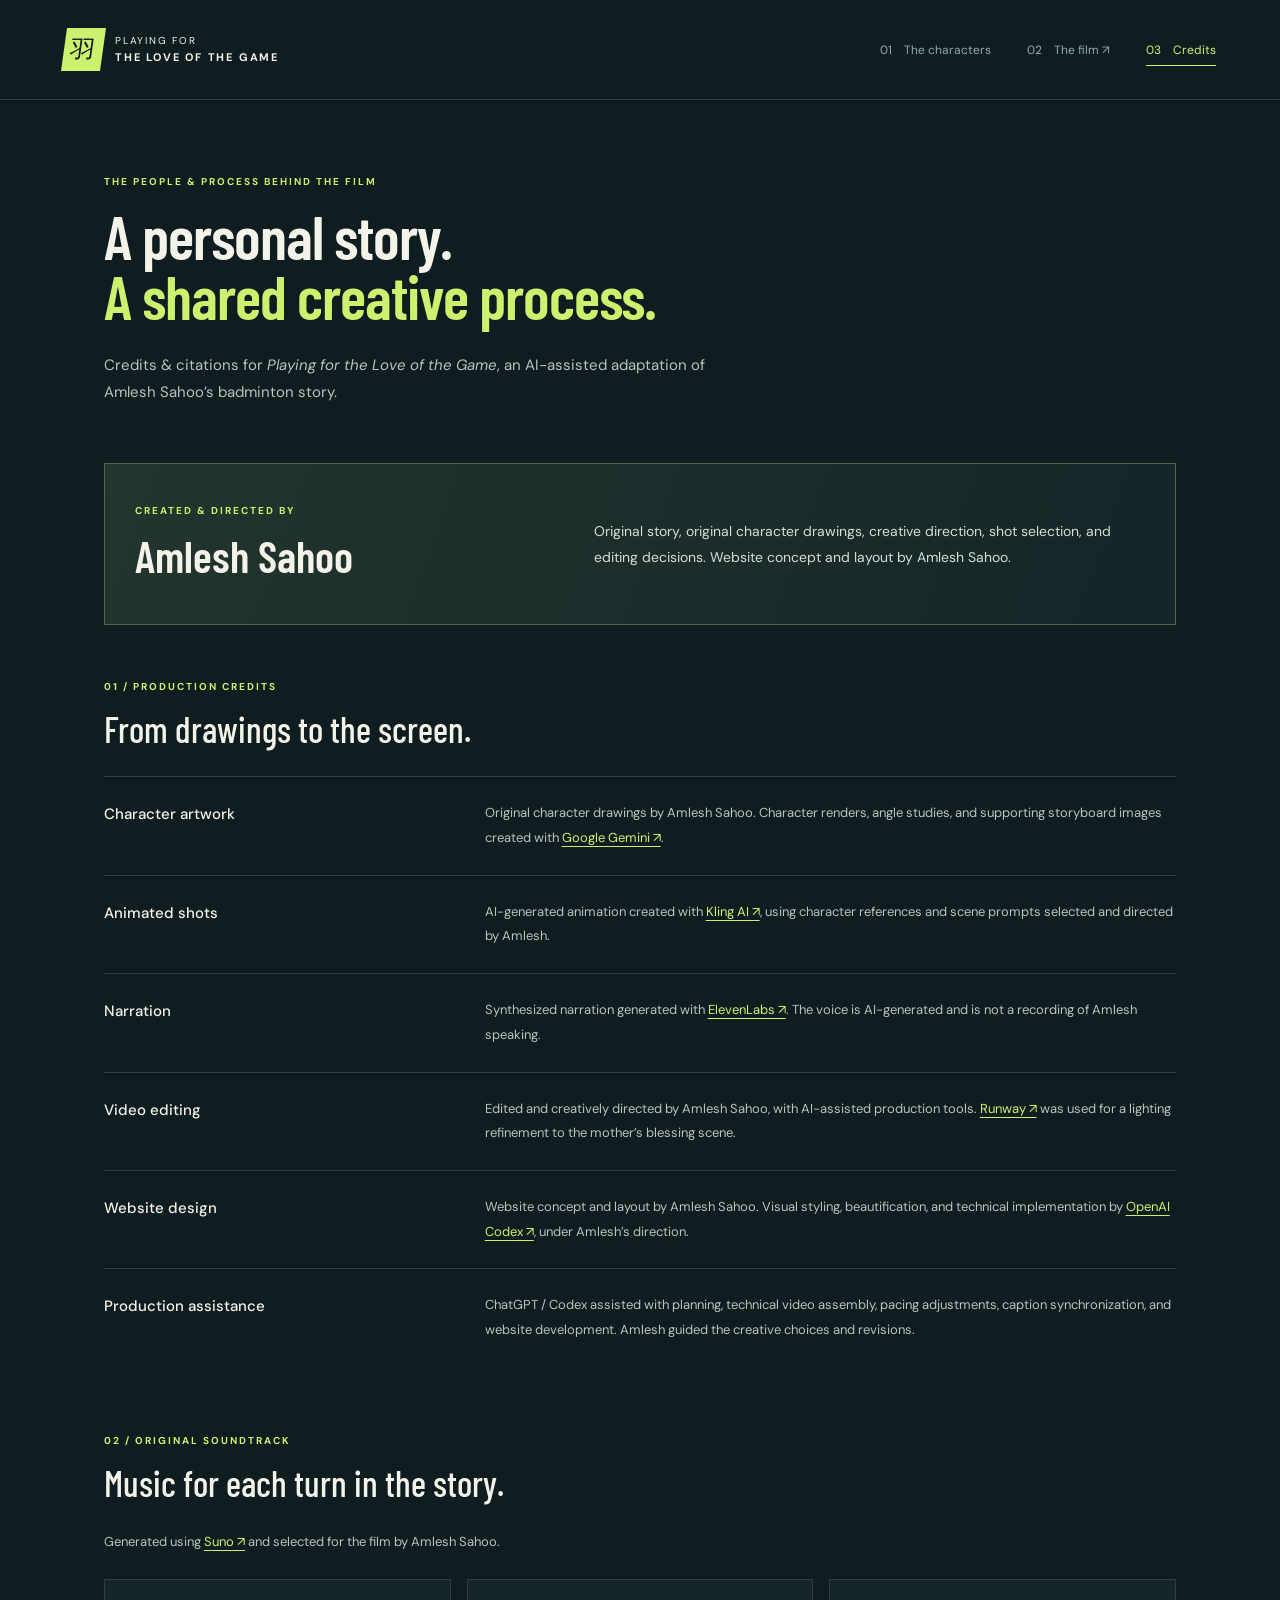
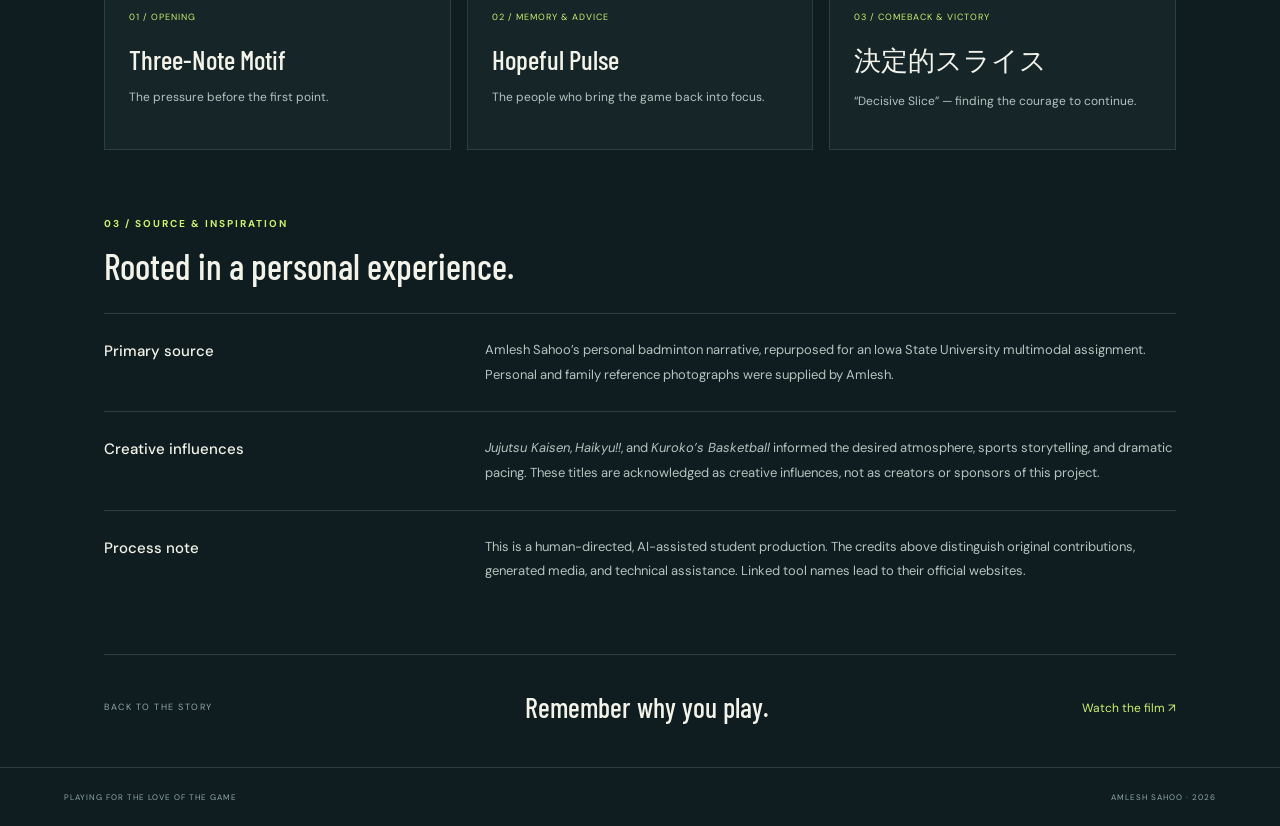
==== credits.html @ 7d12fb2b "Publish Playing for the Love of the Game website" ====
<!doctype html><html lang="en"><head><meta charset="utf-8"><meta name="viewport" content="width=device-width,initial-scale=1"><title>Credits &amp; Citations — Playing for the Love of the Game</title><link rel="stylesheet" href="style.css"></head><body><a class="skip" href="#main">Skip to content</a><header><a class="brand" href="index.html"><span class="brand-mark">羽</span><span>PLAYING FOR<br><strong>THE LOVE OF THE GAME</strong></span></a><nav aria-label="Main navigation"><a href="index.html">01 <span>The characters</span></a><a href="film.html">02 <span>The film ↗</span></a><a class="active" aria-current="page" href="credits.html">03 <span>Credits</span></a></nav></header><main id="main" class="credits-page">
<section class="credits-hero"><p class="eyebrow">THE PEOPLE &amp; PROCESS BEHIND THE FILM</p><h1>A personal story.<br><em>A shared creative process.</em></h1><p>Credits &amp; citations for <i>Playing for the Love of the Game</i>, an AI-assisted adaptation of Amlesh Sahoo’s badminton story.</p></section>
<section class="creator-credit"><div><p class="eyebrow">CREATED &amp; DIRECTED BY</p><h2>Amlesh Sahoo</h2></div><p>Original story, original character drawings, creative direction, shot selection, and editing decisions. Website concept and layout by Amlesh Sahoo.</p></section>
<section class="credit-section"><p class="eyebrow">01 / PRODUCTION CREDITS</p><h2>From drawings to the screen.</h2>
<div class="credit-row"><h3>Character artwork</h3><p>Original character drawings by Amlesh Sahoo. Character renders, angle studies, and supporting storyboard images created with <a href="https://gemini.google.com/">Google Gemini ↗</a>.</p></div>
<div class="credit-row"><h3>Animated shots</h3><p>AI-generated animation created with <a href="https://kling.ai/">Kling AI ↗</a>, using character references and scene prompts selected and directed by Amlesh.</p></div>
<div class="credit-row"><h3>Narration</h3><p>Synthesized narration generated with <a href="https://elevenlabs.io/">ElevenLabs ↗</a>. The voice is AI-generated and is not a recording of Amlesh speaking.</p></div>
<div class="credit-row"><h3>Video editing</h3><p>Edited and creatively directed by Amlesh Sahoo, with AI-assisted production tools. <a href="https://runway.com/">Runway ↗</a> was used for a lighting refinement to the mother’s blessing scene.</p></div>
<div class="credit-row"><h3>Website design</h3><p>Website concept and layout by Amlesh Sahoo. Visual styling, beautification, and technical implementation by <a href="https://openai.com/codex/">OpenAI Codex ↗</a>, under Amlesh’s direction.</p></div>
<div class="credit-row"><h3>Production assistance</h3><p>ChatGPT / Codex assisted with planning, technical video assembly, pacing adjustments, caption synchronization, and website development. Amlesh guided the creative choices and revisions.</p></div>
</section>
<section class="credit-section"><p class="eyebrow">02 / ORIGINAL SOUNDTRACK</p><h2>Music for each turn in the story.</h2><p class="credit-intro">Generated using <a href="https://suno.com/">Suno ↗</a> and selected for the film by Amlesh Sahoo.</p><div class="music-credits">
<article><span>01 / OPENING</span><h3>Three-Note Motif</h3><p>The pressure before the first point.</p></article>
<article><span>02 / MEMORY &amp; ADVICE</span><h3>Hopeful Pulse</h3><p>The people who bring the game back into focus.</p></article>
<article><span>03 / COMEBACK &amp; VICTORY</span><h3>決定的スライス</h3><p>“Decisive Slice” — finding the courage to continue.</p></article></div></section>
<section class="credit-section"><p class="eyebrow">03 / SOURCE &amp; INSPIRATION</p><h2>Rooted in a personal experience.</h2>
<div class="credit-row"><h3>Primary source</h3><p>Amlesh Sahoo’s personal badminton narrative, repurposed for an Iowa State University multimodal assignment. Personal and family reference photographs were supplied by Amlesh.</p></div>
<div class="credit-row"><h3>Creative influences</h3><p><i>Jujutsu Kaisen</i>, <i>Haikyu!!</i>, and <i>Kuroko’s Basketball</i> informed the desired atmosphere, sports storytelling, and dramatic pacing. These titles are acknowledged as creative influences, not as creators or sponsors of this project.</p></div>
<div class="credit-row"><h3>Process note</h3><p>This is a human-directed, AI-assisted student production. The credits above distinguish original contributions, generated media, and technical assistance. Linked tool names lead to their official websites.</p></div>
</section><section class="closing"><span>BACK TO THE STORY</span><p>Remember why you play.</p><a href="film.html">Watch the film ↗</a></section></main><footer><span>PLAYING FOR THE LOVE OF THE GAME</span><span>AMLESH SAHOO · 2026</span></footer><script src="motion.js"></script></body></html>
---- style.css ----
@import url('https://fonts.googleapis.com/css2?family=Barlow+Condensed:wght@500;600;700;800&family=DM+Sans:wght@400;500;600;700&display=swap');
:root{--ink:#121e21;--muted:#8faaa9;--paper:#e9ebe6;--accent:#cbf16f;--line:#2c3e40}*{box-sizing:border-box}body{margin:0;background:#101d20;color:#f3f3e9;font-family:'DM Sans',Arial,sans-serif}a{color:inherit;text-decoration:none}button{font:inherit}header{max-width:1480px;margin:auto;height:100px;padding:0 5%;display:flex;align-items:center;justify-content:space-between;border-bottom:1px solid var(--line)}.brand{display:flex;gap:12px;align-items:center;font-size:10px;letter-spacing:1.8px;line-height:1.6}.brand strong{font-size:11px}.brand-mark{display:grid;place-items:center;background:var(--accent);color:var(--ink);width:39px;height:43px;font-size:25px;transform:skew(-8deg)}nav{display:flex;gap:36px;font-size:12px}nav a{color:var(--muted);padding:12px 0}nav a span{margin-left:9px}nav .active{color:var(--accent)}main{max-width:1480px;margin:auto;padding:0 5%}.intro{display:flex;justify-content:space-between;align-items:end;padding:44px 0 34px}.eyebrow{font-size:10px;font-weight:700;letter-spacing:2px;color:var(--accent)}h1{font-family:'Barlow Condensed',Impact,sans-serif;font-size:clamp(44px,4.8vw,72px);font-weight:600;line-height:.98;letter-spacing:-1px;margin:18px 0 0}h1 em{font-style:normal;color:var(--accent)}.intro-copy{color:#cad6d0;line-height:1.8;font-size:13px;margin:0 0 2px}.intro-copy span{color:var(--muted);font-size:11px}.gallery{display:grid;grid-template-columns:88px minmax(320px,1.2fr) minmax(260px,.8fr);gap:24px;align-items:start}.roster{display:flex;flex-direction:column;gap:10px}.cast-button{height:98px;width:88px;position:relative;border:1px solid #405152;background:#243536;padding:0;cursor:pointer;overflow:hidden;color:#e9eee8;transition:border-color .2s,background .2s}.cast-button[aria-pressed=true]{border:2px solid var(--accent);background:#e5e9dd;color:#132022}.cast-button .mini{position:absolute;inset:0 0 22px;overflow:hidden;background:var(--paper)}.mini img{position:absolute;mix-blend-mode:multiply;max-width:none}.cast-button span{position:absolute;bottom:7px;left:0;right:0;font-size:9px;letter-spacing:1px;font-weight:bold}.stage{height:530px;position:relative;background:var(--paper);color:var(--ink);overflow:hidden;touch-action:pan-y;cursor:grab}.stage:active{cursor:grabbing}.stage:focus-visible{outline:3px solid var(--accent);outline-offset:4px}.stage-word{position:absolute;font-family:'Barlow Condensed',Impact,sans-serif;font-weight:800;font-size:clamp(80px,9vw,144px);letter-spacing:-3px;top:42px;left:50%;transform:translateX(-50%);opacity:.07;white-space:nowrap}.stage-top{position:absolute;top:19px;left:22px;right:22px;display:flex;justify-content:space-between;font-size:9px;letter-spacing:2px;z-index:2}.floor{position:absolute;width:80%;height:140px;left:10%;bottom:20px;border:1px solid #c5ccc2;transform:perspective(250px) rotateX(65deg);border-radius:50%;opacity:.5}.sprite{position:absolute;width:250px;height:440px;bottom:45px;left:50%;transform:translateX(-50%);overflow:hidden;mix-blend-mode:multiply;pointer-events:none}.sprite img{position:absolute;max-width:none;user-select:none}.stage-bottom{position:absolute;bottom:13px;left:50%;transform:translateX(-50%);display:flex;align-items:center;gap:14px;font-size:10px;white-space:nowrap}.stage-bottom button{width:31px;height:29px;border:1px solid #aab4a7;background:transparent;cursor:pointer;color:var(--ink)}.stage-bottom button:hover{background:#d4ddc8}.drag-note{padding:12px 0;font-size:10px;letter-spacing:.4px;color:var(--muted);text-align:center}.drag-note span{margin-right:6px;color:var(--accent)}.bio{padding:29px 0 10px 14px}.bio h2{font:700 clamp(44px,5vw,72px)/1 'Barlow Condensed',Impact,sans-serif;text-transform:uppercase;margin:13px 0}.tagline{font-size:18px;line-height:1.45;max-width:290px;margin:15px 0 22px}.rule{height:1px;background:var(--line);width:50px;margin:22px 0}.bio #description{font-size:13px;line-height:1.85;color:#b4c4bf;max-width:330px}dl{margin:27px 0}dl div{margin:17px 0}dt{font-size:9px;letter-spacing:1.6px;color:#7f9a98}dd{font-size:12px;margin:7px 0;color:#e0e8df}.watch{display:flex;gap:14px;align-items:center;background:var(--accent);color:#132021;padding:15px 19px;max-width:330px;font-size:12px;font-weight:bold}.watch>span:last-child{margin-left:auto}.play{font-size:12px}.runtime{font-size:8px;letter-spacing:1.5px;color:var(--muted);margin-top:13px}.closing{border-top:1px solid var(--line);margin-top:34px;padding:36px 0 42px;display:flex;justify-content:space-between;align-items:center;gap:25px}.closing>span{font-size:9px;letter-spacing:1.5px;max-width:150px;line-height:1.7;color:var(--muted)}.closing p{font:500 28px/1.2 'Barlow Condensed',sans-serif;margin:0}.closing a{font-size:12px;color:var(--accent)}footer{border-top:1px solid var(--line);padding:24px 5%;display:flex;justify-content:space-between;gap:20px;font-size:8px;color:var(--muted);letter-spacing:1px}.skip{position:absolute;left:10px;top:-100px;padding:10px;background:var(--accent);color:black;z-index:10}.skip:focus{top:10px}button:focus-visible,a:focus-visible{outline:2px solid var(--accent);outline-offset:4px}.film-heading{padding:45px 0 25px;display:flex;justify-content:space-between;align-items:end}.film-heading h1{font-size:58px}.film-heading p{color:var(--muted);font-size:12px}.screen{background:#000;box-shadow:0 20px 80px #0005}.screen video{display:block;width:100%;max-height:72vh;aspect-ratio:16/9}.film-details{display:grid;grid-template-columns:1fr 1fr;gap:40px;padding:28px 0 45px}.film-details h2{font:500 30px 'Barlow Condensed',sans-serif;margin:0 0 12px}.film-details p{font-size:13px;line-height:1.8;color:#b4c4bf}.film-details .eyebrow{color:var(--accent);font-size:10px}.back{font-size:12px;color:var(--accent)}@media(min-width:1500px){.gallery{gap:40px}}@media(max-width:850px){.intro-copy{display:none}.gallery{grid-template-columns:68px 1fr;gap:16px}.roster{gap:10px}.cast-button{width:68px;height:98px}.bio{grid-column:2;padding:15px 0}.bio #description,.watch{max-width:none}.bio h2{font-size:54px}.tagline{max-width:none}.stage{height:530px}.closing{margin-top:10px}.stage-word{font-size:100px}}@media(max-width:520px){header{height:82px;padding:0 5%}.brand{font-size:8px;letter-spacing:.7px}.brand strong{font-size:9px}.brand-mark{width:28px;height:34px;font-size:20px}nav{gap:14px;font-size:10px}nav a span{margin-left:0}nav a{font-size:0}nav a span{font-size:10px}.intro{padding:30px 0 25px}h1{font-size:48px}.eyebrow{font-size:8px}.gallery{display:flex;flex-direction:column;gap:14px}.roster{flex-direction:row;width:100%;justify-content:space-between;gap:7px}.cast-button{width:20%;height:85px}.cast-button .mini{bottom:20px}.cast-button span{font-size:8px}.stage-wrap{width:100%}.stage{height:490px}.sprite{bottom:35px;height:440px}.stage-word{top:45px;font-size:85px}.bio{padding:5px 0 20px}.bio h2{font-size:60px}.closing{flex-wrap:wrap;padding:25px 0}.closing>span{max-width:none;width:100%}.closing p{font-size:25px}footer{flex-wrap:wrap;line-height:1.8}footer span:nth-child(2){display:none}.film-heading{display:block;padding-top:30px}.film-heading h1{font-size:46px}.film-details{grid-template-columns:1fr;gap:10px}.screen video{max-height:none}}@media(prefers-reduced-motion:reduce){*{transition:none!important;scroll-behavior:auto!important}}

.sprite{mask-image:linear-gradient(to right,transparent,#000 6px,#000 calc(100% - 6px),transparent)}
/* A quiet cinematic frame around the original character art. */
.intro{position:relative;isolation:isolate;min-height:245px;padding-top:42px;padding-bottom:38px}.intro:before{content:'';position:absolute;inset:0 -5.56%;z-index:-1;background:linear-gradient(90deg,#101d20 25%,#101d20d9 58%,#101d2080),linear-gradient(0deg,#101d20,transparent 60%),url('assets/arrival.png') center 43%/cover;opacity:.8}.intro-copy{position:relative}.stage{box-shadow:0 14px 50px #0002}.cast-button{transition:transform .2s,border-color .2s}.cast-button:hover{transform:translateX(3px);border-color:var(--accent)}.watch{transition:background .2s,transform .2s}.watch:hover{background:#dcff8d;transform:translateY(-2px)}.story-section{border-top:1px solid var(--line);padding:38px 0 50px;margin-top:35px}.section-heading{display:flex;align-items:end;justify-content:space-between;gap:20px;margin-bottom:24px}.section-heading h2{font:500 36px/1.1 'Barlow Condensed',sans-serif;margin:12px 0 0}.section-heading>a{color:var(--accent);font-size:11px}.story-grid{display:grid;grid-template-columns:repeat(3,1fr);gap:20px}.story-card{border:1px solid var(--line);background:#152528;overflow:hidden;transition:border-color .2s}.story-card:hover{border-color:#88a65e}.story-card img{display:block;width:100%;aspect-ratio:16/9;object-fit:cover;filter:saturate(.8);transition:filter .2s}.story-card:hover img{filter:saturate(1)}.story-card>div{padding:20px}.story-card span{font-size:8px;letter-spacing:1.5px;color:var(--accent)}.story-card h3{font:500 25px 'Barlow Condensed',sans-serif;margin:12px 0 8px}.story-card p{font-size:11px;line-height:1.7;color:#aabdb8;margin:0}.screen{border:1px solid #40534d;border-radius:4px;overflow:hidden}.player-caption{display:flex;justify-content:space-between;align-items:center;gap:18px;padding:16px 0;color:var(--muted);font-size:11px}.player-caption button{border:1px solid #46594f;background:transparent;padding:8px 12px;color:#dbe8d6;font-size:10px;cursor:pointer;white-space:nowrap}.player-caption button[aria-pressed=true]{border-color:var(--accent);color:var(--accent)}.chapters{padding:8px 0 24px;border-bottom:1px solid var(--line)}.chapter-list{display:grid;grid-template-columns:repeat(6,1fr);gap:8px;margin-top:16px}.chapter-list button{cursor:pointer;background:#17292b;color:#e6eee1;border:1px solid #304748;text-align:left;padding:14px 12px;font-size:11px;line-height:1.5;min-height:72px}.chapter-list button span{display:block;font-size:10px;letter-spacing:1px;color:#8fa79e;margin-bottom:6px}.chapter-list button:hover,.chapter-list button[aria-current=true]{border-color:var(--accent)}.chapter-list button[aria-current=true] span{color:var(--accent)}@media(max-width:850px){.story-grid{gap:12px}.story-card>div{padding:14px}.chapter-list{grid-template-columns:repeat(3,1fr)}}@media(max-width:520px){.intro{min-height:200px;padding-top:30px}.intro:before{background:linear-gradient(90deg,#101d20f2,#101d20b0),url('assets/arrival.png') center/cover}.section-heading{display:block}.section-heading>a{display:inline-block;margin-top:18px}.section-heading h2{font-size:30px}.story-grid{grid-template-columns:1fr}.story-card{display:grid;grid-template-columns:40% 1fr}.story-card img{height:100%;aspect-ratio:auto;object-fit:cover}.story-card h3{font-size:23px}.player-caption{align-items:start;line-height:1.6}.chapter-list{grid-template-columns:repeat(2,1fr)}}

.credits-page{max-width:1200px}.credits-hero{padding:65px 0 42px;max-width:850px}.credits-hero>p:last-child{max-width:610px;color:#b4c4bf;font-size:15px;line-height:1.8;margin-top:26px}.creator-credit{padding:30px;border:1px solid #536745;background:linear-gradient(110deg,#23352d,#152528);display:grid;grid-template-columns:1fr 1.3fr;gap:35px;align-items:center}.creator-credit h2{font:600 44px 'Barlow Condensed',sans-serif;margin:12px 0}.creator-credit>p{font-size:14px;line-height:1.9;color:#d5dfd0}.credit-section{padding:45px 0 12px}.credit-section>h2{font:500 36px 'Barlow Condensed',sans-serif;margin:14px 0 26px}.credit-row{display:grid;grid-template-columns:1fr 2fr;gap:35px;border-top:1px solid var(--line);padding:24px 0}.credit-row h3{font-size:15px;font-weight:500;margin:3px 0}.credit-row p,.credit-intro{margin:0;color:#b4c4bf;font-size:13px;line-height:1.9}.credits-page p a{color:var(--accent);text-decoration:underline;text-underline-offset:4px}.music-credits{display:grid;grid-template-columns:repeat(3,1fr);gap:16px;margin-top:25px}.music-credits article{border:1px solid var(--line);padding:24px;background:#152528}.music-credits span{font-size:9px;letter-spacing:1px;color:var(--accent)}.music-credits h3{font:500 27px 'Barlow Condensed',sans-serif;margin:18px 0 12px}.music-credits p{font-size:12px;line-height:1.8;color:#b4c4bf}footer a{color:var(--accent)}
@media(max-width:650px){header{height:auto;min-height:100px;flex-wrap:wrap;gap:12px;padding-top:15px;padding-bottom:12px}nav{gap:22px}.creator-credit,.credit-row{grid-template-columns:1fr;gap:12px}.creator-credit{padding:23px}.credits-hero{padding-top:35px}.credits-hero h1{font-size:45px}.music-credits{grid-template-columns:1fr}.credit-section>h2{font-size:30px}.credit-row{padding:20px 0}}

/* Short, purposeful motion: keep reading and film playback calm. */
nav a{position:relative}nav a:after{content:'';position:absolute;bottom:4px;left:0;right:0;height:1px;background:var(--accent);transform:scaleX(0);transform-origin:left;transition:transform .25s ease}nav a:hover:after,nav a:focus-visible:after,nav a.active:after{transform:scaleX(1)}
.story-card{transition:transform .3s ease,border-color .3s ease,box-shadow .3s ease}.story-card img{transition:filter .35s ease,transform .55s ease}.story-card:hover,.story-card:focus-visible{transform:translateY(-5px);box-shadow:0 16px 30px #0003}.story-card:hover img,.story-card:focus-visible img{transform:scale(1.035)}
.watch .play{transition:transform .25s ease}.watch:hover .play{transform:translateX(3px)}.stage-bottom button{transition:background .2s,transform .2s}.stage-bottom button:active{transform:scale(.92)}
.intro:after{content:'';position:absolute;bottom:16px;left:0;width:65px;height:2px;background:var(--accent);transform-origin:left;animation:court-line 1s cubic-bezier(.2,.7,.2,1) both}
@keyframes court-line{from{transform:scaleX(0);opacity:0}to{transform:scaleX(1);opacity:1}}
@media(prefers-reduced-motion:reduce){*,*:before,*:after{animation:none!important;transition:none!important;scroll-behavior:auto!important}.story-card:hover,.story-card:focus-visible,.story-card:hover img,.story-card:focus-visible img,.watch:hover,.cast-button:hover{transform:none}}

.cinema-hero{position:relative;isolation:isolate;min-height:620px;display:flex;align-items:center;margin:0 -5.56%;padding:65px 5%;overflow:hidden;background:#101d20 url('assets/film-poster.jpg') center/cover}.cinema-hero video,.hero-shade{position:absolute;inset:0;width:100%;height:100%;object-fit:cover;z-index:-2}.hero-shade{z-index:-1;background:linear-gradient(90deg,#071215f5 0%,#071215d9 35%,#07121545 80%),linear-gradient(0deg,#101d20,transparent 40%)}.hero-copy{max-width:700px}.hero-copy h1{font-size:clamp(66px,7.7vw,112px);line-height:.88;font-weight:700;letter-spacing:-1px;margin:26px 0}.hero-hook{font-size:16px;line-height:1.8;color:#dae3dd}.hero-actions{display:flex;align-items:center;gap:28px;margin-top:27px}.hero-actions .watch{min-width:205px}.meet-link{font-size:12px;color:#e2e9dd}.hero-meta{font-size:9px;letter-spacing:1.6px;color:#a7bab0;margin-top:23px}.hero-motion{position:absolute;right:5%;bottom:28px;border:1px solid #aabdb87a;background:#101d20b8;color:#edf3e8;padding:10px 15px;cursor:pointer;font-size:11px;z-index:1}.hero-label{position:absolute;right:5%;top:40px;font-size:8px;letter-spacing:2px;color:#c6d4c6;writing-mode:vertical-rl}.gallery .bio .eyebrow,.gallery .drag-note span{transition:color .4s}.gallery .watch,.gallery .cast-button{transition:background .4s,border-color .4s,transform .2s}.gallery .watch{color:#132021}.gallery .watch:hover{background:var(--accent);filter:brightness(1.08)}#characters{scroll-margin-top:20px}
@media(max-width:650px){.cinema-hero{min-height:610px;padding-top:45px;padding-bottom:80px}.hero-copy h1{font-size:clamp(57px,13vw,78px)}.hero-copy .eyebrow{font-size:8px;max-width:260px;line-height:1.8}.hero-hook{font-size:14px}.hero-actions{flex-wrap:wrap;gap:20px}.hero-label{display:none}.hero-meta{font-size:8px;line-height:1.8;max-width:260px}.hero-shade{background:linear-gradient(90deg,#071215e8,#0712159c),linear-gradient(0deg,#101d20,transparent)}}

.gallery{--character-tone:#245c92}.gallery .stage{border-top:4px solid var(--character-tone);transition:border-color .4s ease}.gallery .cast-button[aria-pressed=true]{background:var(--character-tone);color:white}.gallery .cast-button[aria-pressed=true] .mini{background:var(--paper)}.gallery .stage-top{color:var(--character-tone);transition:color .4s ease}.gallery .rule{background:var(--character-tone);transition:background .4s ease}
.player-tools{display:flex;gap:10px;flex-wrap:wrap;justify-content:flex-end}.cinema-open{overflow:hidden}.cinema-player.is-cinema{position:fixed;inset:0;z-index:1000;background:#030607;padding:22px clamp(12px,3vw,50px);display:flex;flex-direction:column;justify-content:center;isolation:isolate}.is-cinema .screen{width:100%;border:0;box-shadow:none}.is-cinema .screen video{width:100%;max-height:calc(100dvh - 125px);object-fit:contain}.is-cinema .player-caption{flex-shrink:0;margin:0;width:100%;padding:16px 0}.is-cinema .player-tools button{min-height:44px}.is-cinema .player-caption>span{color:#b4c4bf}
@media(max-width:650px){.player-caption{flex-wrap:wrap}.player-tools{justify-content:flex-start}.is-cinema .player-caption>span{display:none}.is-cinema .screen video{max-height:calc(100dvh - 110px)}}
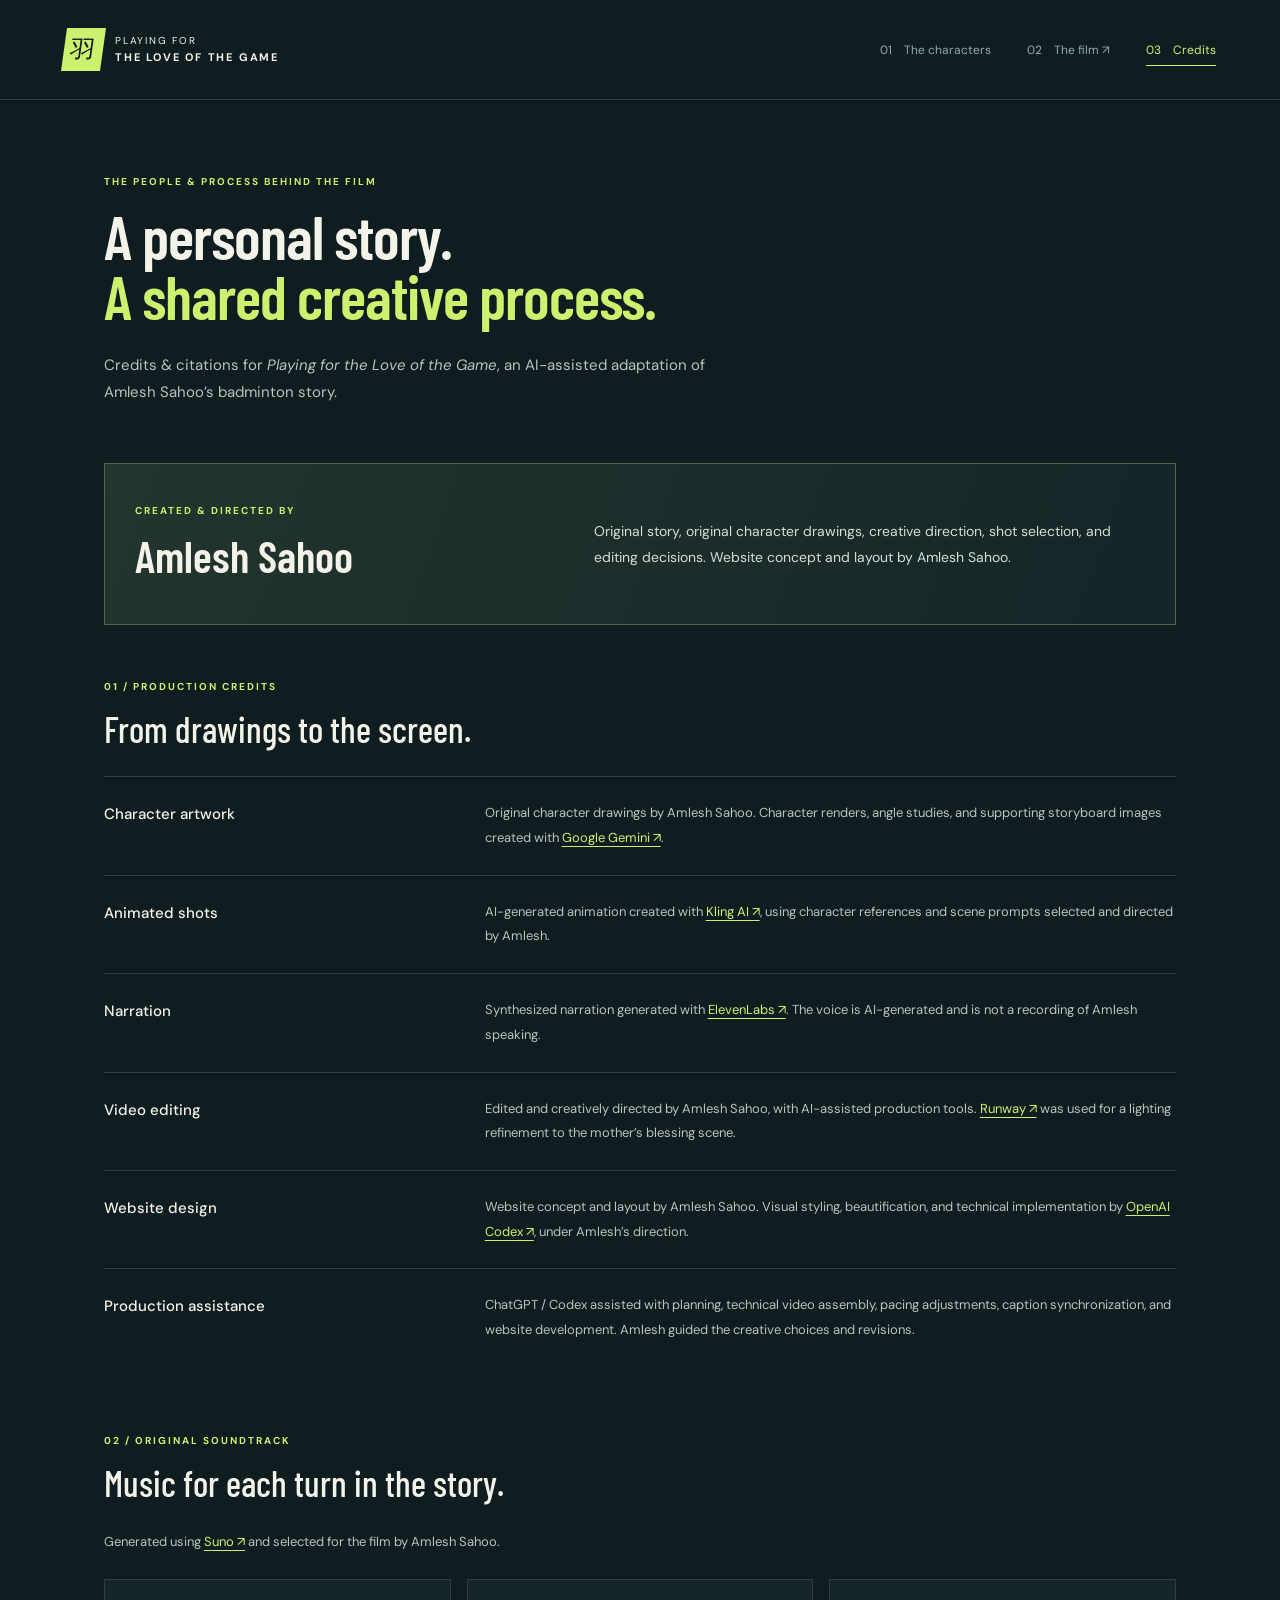
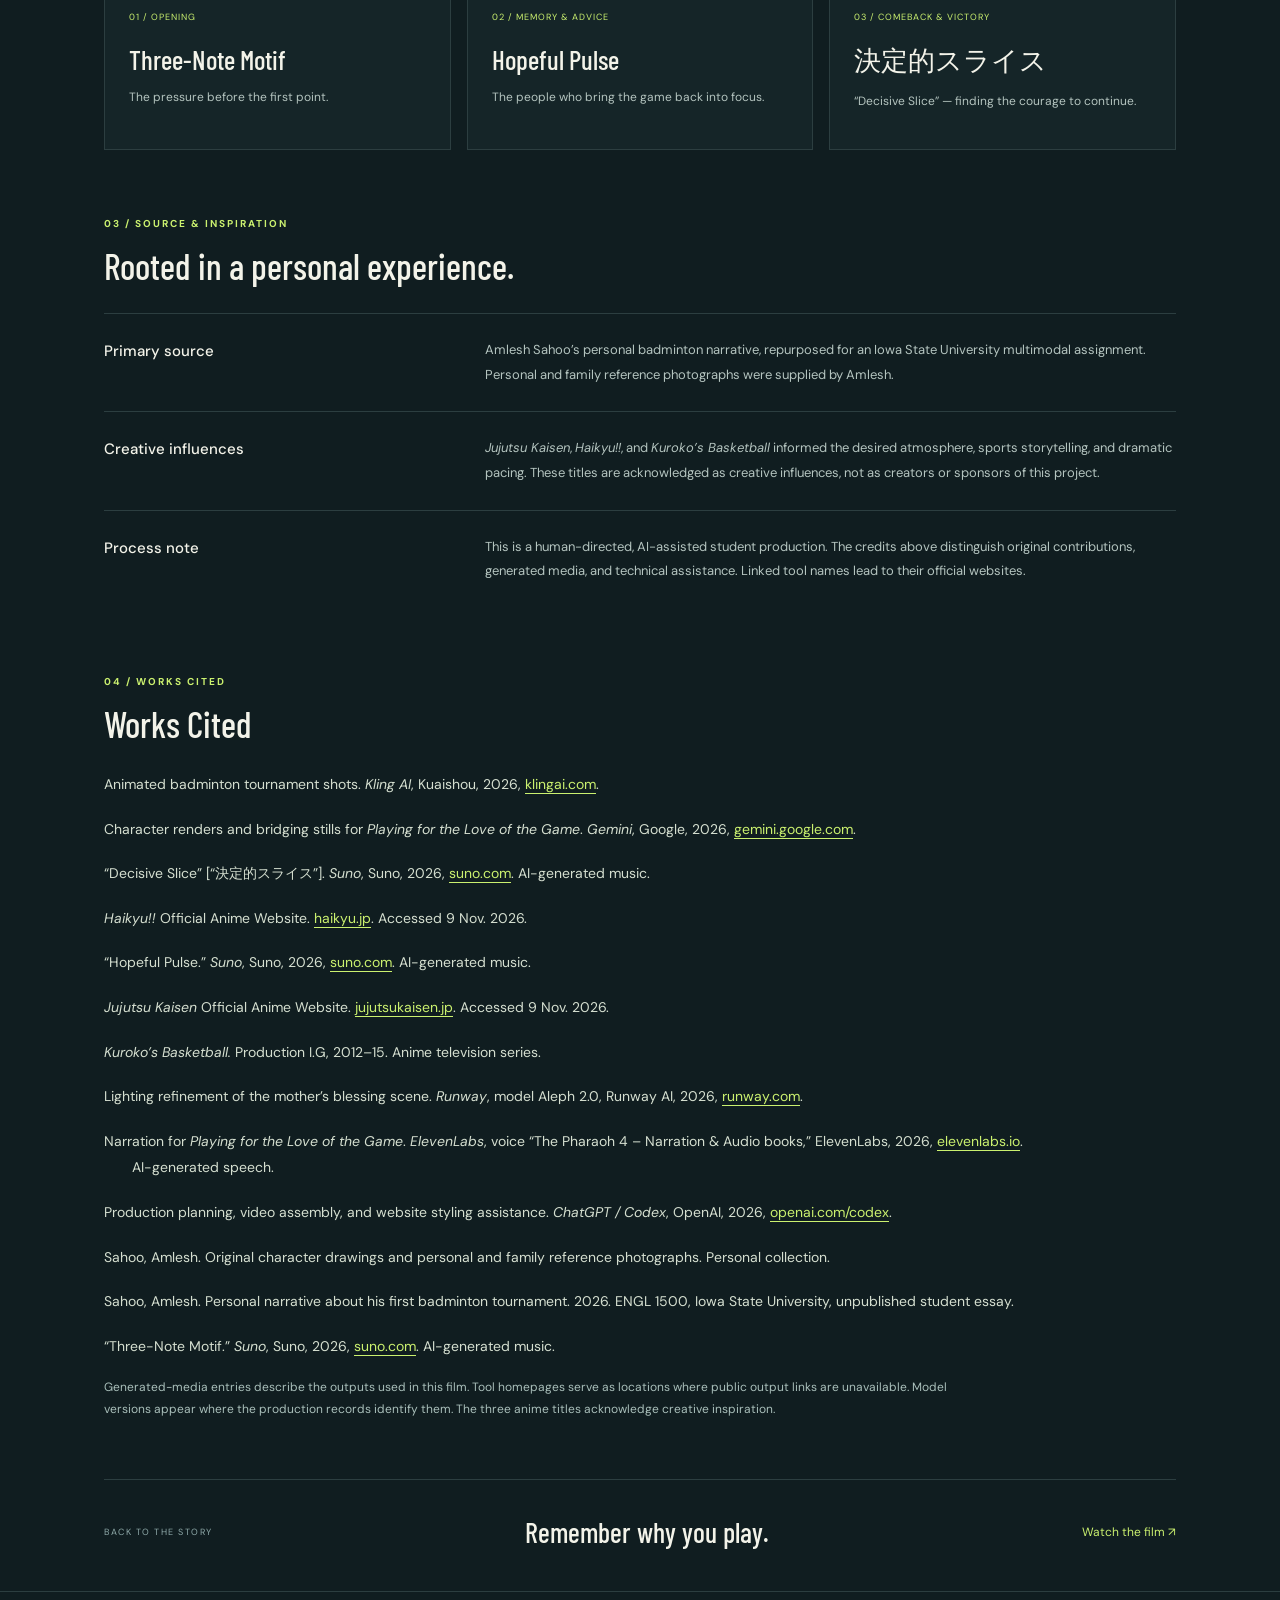
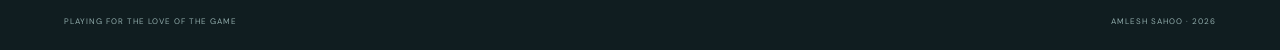
==== commit ba8496ad: "Add MLA citations and improve film accessibility" ====
--- a/credits.html
+++ b/credits.html
@@ -17,4 +17,4 @@
 <div class="credit-row"><h3>Primary source</h3><p>Amlesh Sahoo’s personal badminton narrative, repurposed for an Iowa State University multimodal assignment. Personal and family reference photographs were supplied by Amlesh.</p></div>
 <div class="credit-row"><h3>Creative influences</h3><p><i>Jujutsu Kaisen</i>, <i>Haikyu!!</i>, and <i>Kuroko’s Basketball</i> informed the desired atmosphere, sports storytelling, and dramatic pacing. These titles are acknowledged as creative influences, not as creators or sponsors of this project.</p></div>
 <div class="credit-row"><h3>Process note</h3><p>This is a human-directed, AI-assisted student production. The credits above distinguish original contributions, generated media, and technical assistance. Linked tool names lead to their official websites.</p></div>
-</section><section class="closing"><span>BACK TO THE STORY</span><p>Remember why you play.</p><a href="film.html">Watch the film ↗</a></section></main><footer><span>PLAYING FOR THE LOVE OF THE GAME</span><span>AMLESH SAHOO · 2026</span></footer><script src="motion.js"></script></body></html>+</section><section class="credit-section works-cited" aria-labelledby="works-title"><p class="eyebrow">04 / WORKS CITED</p><h2 id="works-title">Works Cited</h2><div class="mla-entries"><p>Animated badminton tournament shots. <i>Kling AI</i>, Kuaishou, 2026, <a href="https://klingai.com/">klingai.com</a>.</p><p>Character renders and bridging stills for <i>Playing for the Love of the Game</i>. <i>Gemini</i>, Google, 2026, <a href="https://gemini.google.com/">gemini.google.com</a>.</p><p>“Decisive Slice” [“決定的スライス”]. <i>Suno</i>, Suno, 2026, <a href="https://suno.com/">suno.com</a>. AI-generated music.</p><p><i>Haikyu!!</i> Official Anime Website. <a href="https://haikyu.jp/">haikyu.jp</a>. Accessed 9 Nov. 2026.</p><p>“Hopeful Pulse.” <i>Suno</i>, Suno, 2026, <a href="https://suno.com/">suno.com</a>. AI-generated music.</p><p><i>Jujutsu Kaisen</i> Official Anime Website. <a href="https://jujutsukaisen.jp/">jujutsukaisen.jp</a>. Accessed 9 Nov. 2026.</p><p><i>Kuroko’s Basketball.</i> Production I.G, 2012–15. Anime television series.</p><p>Lighting refinement of the mother’s blessing scene. <i>Runway</i>, model Aleph 2.0, Runway AI, 2026, <a href="https://runway.com/">runway.com</a>.</p><p>Narration for <i>Playing for the Love of the Game</i>. <i>ElevenLabs</i>, voice “The Pharaoh 4 – Narration &amp; Audio books,” ElevenLabs, 2026, <a href="https://elevenlabs.io/">elevenlabs.io</a>. AI-generated speech.</p><p>Production planning, video assembly, and website styling assistance. <i>ChatGPT / Codex</i>, OpenAI, 2026, <a href="https://openai.com/codex/">openai.com/codex</a>.</p><p>Sahoo, Amlesh. Original character drawings and personal and family reference photographs. Personal collection.</p><p>Sahoo, Amlesh. Personal narrative about his first badminton tournament. 2026. ENGL 1500, Iowa State University, unpublished student essay.</p><p>“Three-Note Motif.” <i>Suno</i>, Suno, 2026, <a href="https://suno.com/">suno.com</a>. AI-generated music.</p></div><p class="citation-note">Generated-media entries describe the outputs used in this film. Tool homepages serve as locations where public output links are unavailable. Model versions appear where the production records identify them. The three anime titles acknowledge creative inspiration.</p></section><section class="closing"><span>BACK TO THE STORY</span><p>Remember why you play.</p><a href="film.html">Watch the film ↗</a></section></main><footer><span>PLAYING FOR THE LOVE OF THE GAME</span><span>AMLESH SAHOO · 2026</span></footer><script src="motion.js"></script></body></html>
--- a/style.css
+++ b/style.css
@@ -22,3 +22,5 @@
 .gallery{--character-tone:#245c92}.gallery .stage{border-top:4px solid var(--character-tone);transition:border-color .4s ease}.gallery .cast-button[aria-pressed=true]{background:var(--character-tone);color:white}.gallery .cast-button[aria-pressed=true] .mini{background:var(--paper)}.gallery .stage-top{color:var(--character-tone);transition:color .4s ease}.gallery .rule{background:var(--character-tone);transition:background .4s ease}
 .player-tools{display:flex;gap:10px;flex-wrap:wrap;justify-content:flex-end}.cinema-open{overflow:hidden}.cinema-player.is-cinema{position:fixed;inset:0;z-index:1000;background:#030607;padding:22px clamp(12px,3vw,50px);display:flex;flex-direction:column;justify-content:center;isolation:isolate}.is-cinema .screen{width:100%;border:0;box-shadow:none}.is-cinema .screen video{width:100%;max-height:calc(100dvh - 125px);object-fit:contain}.is-cinema .player-caption{flex-shrink:0;margin:0;width:100%;padding:16px 0}.is-cinema .player-tools button{min-height:44px}.is-cinema .player-caption>span{color:#b4c4bf}
 @media(max-width:650px){.player-caption{flex-wrap:wrap}.player-tools{justify-content:flex-start}.is-cinema .player-caption>span{display:none}.is-cinema .screen video{max-height:calc(100dvh - 110px)}}
+
+.mla-entries{max-width:920px}.mla-entries p{padding-left:2em;text-indent:-2em;font-size:14px;line-height:1.9;color:#d5dfd0;margin:0 0 18px;overflow-wrap:anywhere}.citation-note{font-size:12px;line-height:1.8;color:#a9bfba;max-width:850px}.transcript-section{padding:22px 0;border-bottom:1px solid var(--line)}.transcript-section summary{cursor:pointer;color:var(--accent);font-size:14px;padding:10px 0}.transcript-section details>div{max-width:850px;padding:12px 0}.transcript-section p{font-size:13px;line-height:1.9;color:#b4c4bf}.transcript-section p span{color:var(--accent);margin-right:14px;font-size:11px;white-space:nowrap}.transcript-section>p a{color:var(--accent);text-decoration:underline;text-underline-offset:4px}.gallery-heading{font:600 clamp(44px,4.8vw,72px)/.98 'Barlow Condensed',Impact,sans-serif;letter-spacing:-1px;margin:18px 0 0}.gallery-heading em{font-style:normal;color:var(--accent)}@media(max-width:520px){.gallery-heading{font-size:48px}.mla-entries p{font-size:13px}}
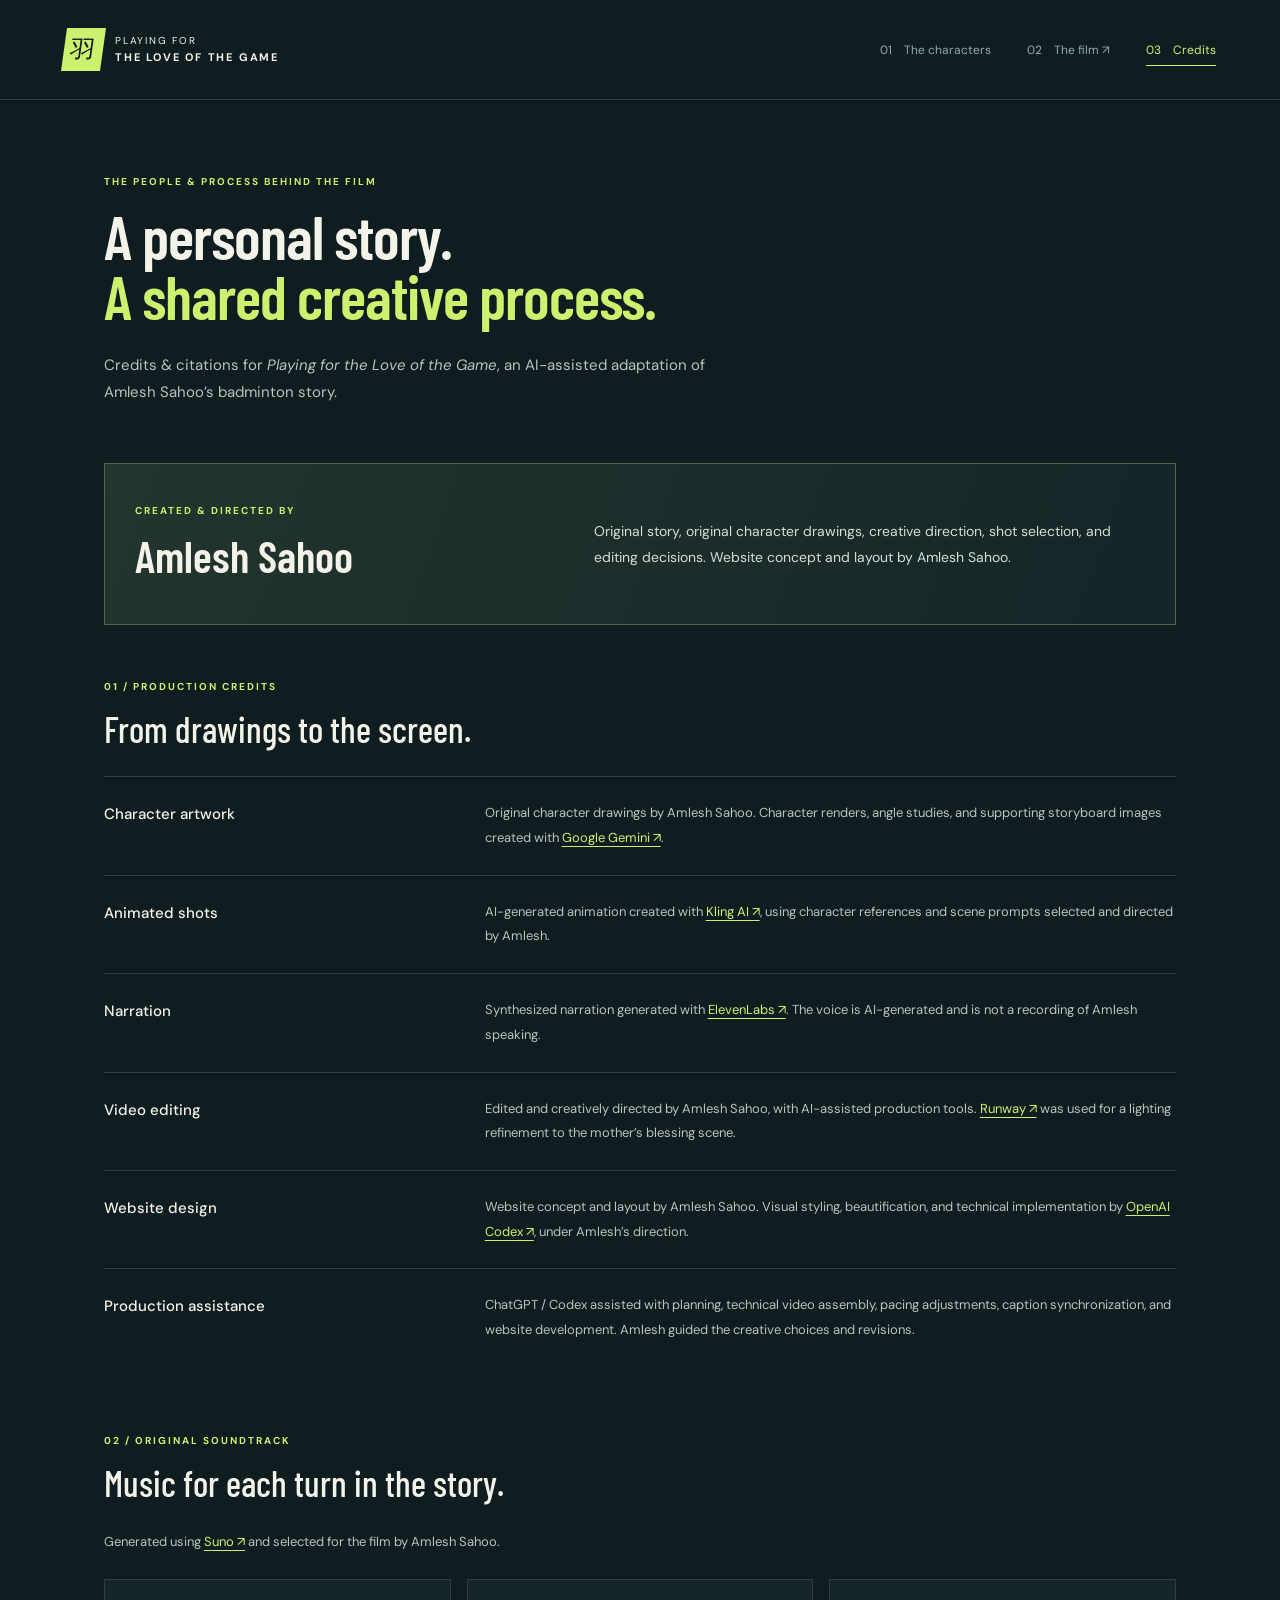
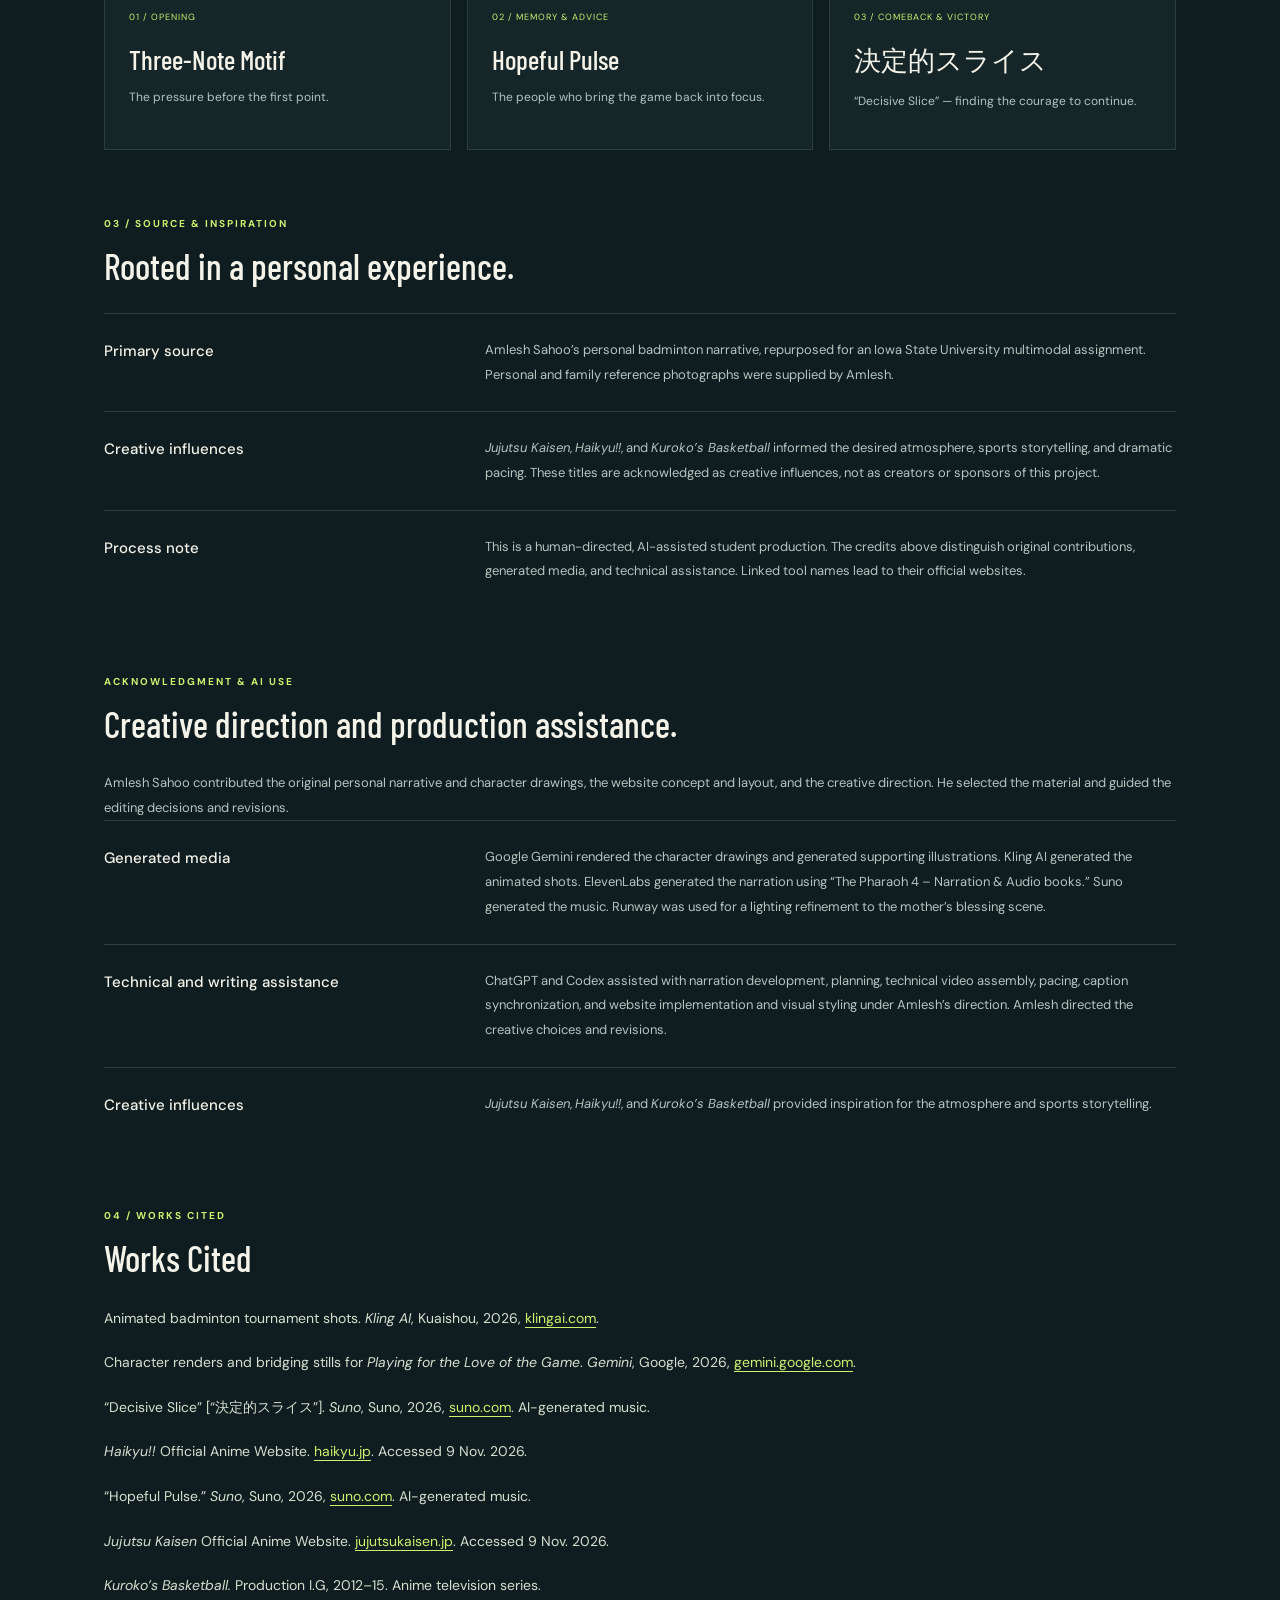
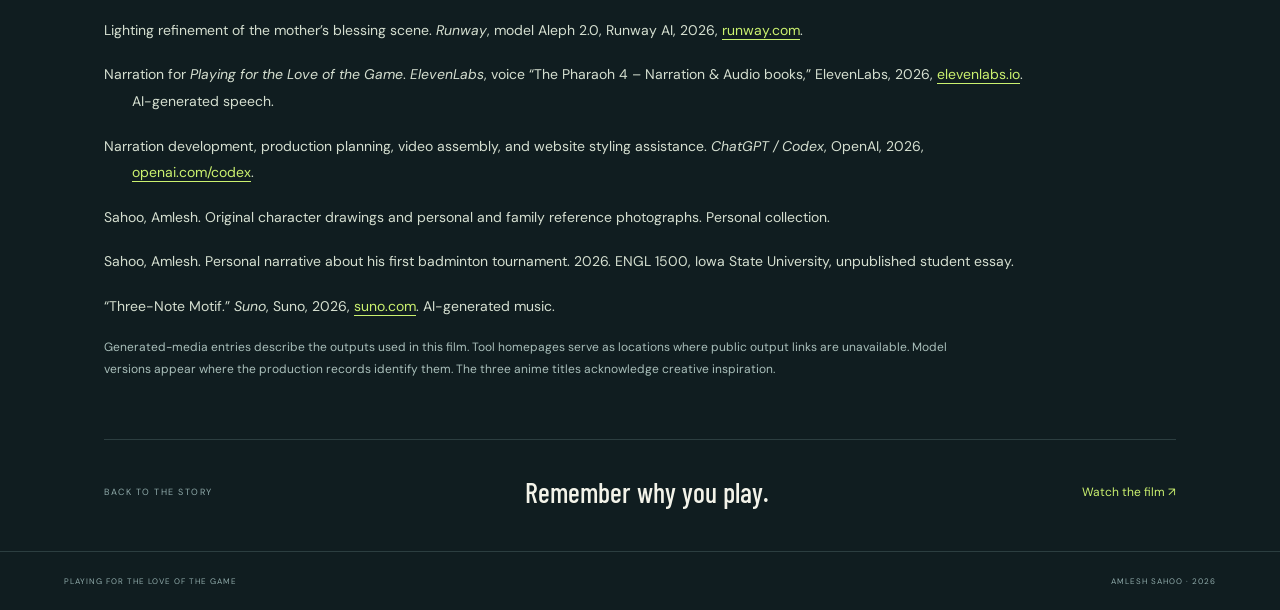
==== commit 2a4ccd04: "Publish approved 4:17 film and production acknowledgment" ====
--- a/credits.html
+++ b/credits.html
@@ -17,4 +17,4 @@
 <div class="credit-row"><h3>Primary source</h3><p>Amlesh Sahoo’s personal badminton narrative, repurposed for an Iowa State University multimodal assignment. Personal and family reference photographs were supplied by Amlesh.</p></div>
 <div class="credit-row"><h3>Creative influences</h3><p><i>Jujutsu Kaisen</i>, <i>Haikyu!!</i>, and <i>Kuroko’s Basketball</i> informed the desired atmosphere, sports storytelling, and dramatic pacing. These titles are acknowledged as creative influences, not as creators or sponsors of this project.</p></div>
 <div class="credit-row"><h3>Process note</h3><p>This is a human-directed, AI-assisted student production. The credits above distinguish original contributions, generated media, and technical assistance. Linked tool names lead to their official websites.</p></div>
-</section><section class="credit-section works-cited" aria-labelledby="works-title"><p class="eyebrow">04 / WORKS CITED</p><h2 id="works-title">Works Cited</h2><div class="mla-entries"><p>Animated badminton tournament shots. <i>Kling AI</i>, Kuaishou, 2026, <a href="https://klingai.com/">klingai.com</a>.</p><p>Character renders and bridging stills for <i>Playing for the Love of the Game</i>. <i>Gemini</i>, Google, 2026, <a href="https://gemini.google.com/">gemini.google.com</a>.</p><p>“Decisive Slice” [“決定的スライス”]. <i>Suno</i>, Suno, 2026, <a href="https://suno.com/">suno.com</a>. AI-generated music.</p><p><i>Haikyu!!</i> Official Anime Website. <a href="https://haikyu.jp/">haikyu.jp</a>. Accessed 9 Nov. 2026.</p><p>“Hopeful Pulse.” <i>Suno</i>, Suno, 2026, <a href="https://suno.com/">suno.com</a>. AI-generated music.</p><p><i>Jujutsu Kaisen</i> Official Anime Website. <a href="https://jujutsukaisen.jp/">jujutsukaisen.jp</a>. Accessed 9 Nov. 2026.</p><p><i>Kuroko’s Basketball.</i> Production I.G, 2012–15. Anime television series.</p><p>Lighting refinement of the mother’s blessing scene. <i>Runway</i>, model Aleph 2.0, Runway AI, 2026, <a href="https://runway.com/">runway.com</a>.</p><p>Narration for <i>Playing for the Love of the Game</i>. <i>ElevenLabs</i>, voice “The Pharaoh 4 – Narration &amp; Audio books,” ElevenLabs, 2026, <a href="https://elevenlabs.io/">elevenlabs.io</a>. AI-generated speech.</p><p>Production planning, video assembly, and website styling assistance. <i>ChatGPT / Codex</i>, OpenAI, 2026, <a href="https://openai.com/codex/">openai.com/codex</a>.</p><p>Sahoo, Amlesh. Original character drawings and personal and family reference photographs. Personal collection.</p><p>Sahoo, Amlesh. Personal narrative about his first badminton tournament. 2026. ENGL 1500, Iowa State University, unpublished student essay.</p><p>“Three-Note Motif.” <i>Suno</i>, Suno, 2026, <a href="https://suno.com/">suno.com</a>. AI-generated music.</p></div><p class="citation-note">Generated-media entries describe the outputs used in this film. Tool homepages serve as locations where public output links are unavailable. Model versions appear where the production records identify them. The three anime titles acknowledge creative inspiration.</p></section><section class="closing"><span>BACK TO THE STORY</span><p>Remember why you play.</p><a href="film.html">Watch the film ↗</a></section></main><footer><span>PLAYING FOR THE LOVE OF THE GAME</span><span>AMLESH SAHOO · 2026</span></footer><script src="motion.js"></script></body></html>+</section><section class="credit-section" aria-labelledby="acknowledgment-title"><p class="eyebrow">ACKNOWLEDGMENT &amp; AI USE</p><h2 id="acknowledgment-title">Creative direction and production assistance.</h2><p class="credit-intro">Amlesh Sahoo contributed the original personal narrative and character drawings, the website concept and layout, and the creative direction. He selected the material and guided the editing decisions and revisions.</p><div class="credit-row"><h3>Generated media</h3><p>Google Gemini rendered the character drawings and generated supporting illustrations. Kling AI generated the animated shots. ElevenLabs generated the narration using “The Pharaoh 4 – Narration &amp; Audio books.” Suno generated the music. Runway was used for a lighting refinement to the mother’s blessing scene.</p></div><div class="credit-row"><h3>Technical and writing assistance</h3><p>ChatGPT and Codex assisted with narration development, planning, technical video assembly, pacing, caption synchronization, and website implementation and visual styling under Amlesh’s direction. Amlesh directed the creative choices and revisions.</p></div><div class="credit-row"><h3>Creative influences</h3><p><i>Jujutsu Kaisen</i>, <i>Haikyu!!</i>, and <i>Kuroko’s Basketball</i> provided inspiration for the atmosphere and sports storytelling.</p></div></section><section class="credit-section works-cited" aria-labelledby="works-title"><p class="eyebrow">04 / WORKS CITED</p><h2 id="works-title">Works Cited</h2><div class="mla-entries"><p>Animated badminton tournament shots. <i>Kling AI</i>, Kuaishou, 2026, <a href="https://klingai.com/">klingai.com</a>.</p><p>Character renders and bridging stills for <i>Playing for the Love of the Game</i>. <i>Gemini</i>, Google, 2026, <a href="https://gemini.google.com/">gemini.google.com</a>.</p><p>“Decisive Slice” [“決定的スライス”]. <i>Suno</i>, Suno, 2026, <a href="https://suno.com/">suno.com</a>. AI-generated music.</p><p><i>Haikyu!!</i> Official Anime Website. <a href="https://haikyu.jp/">haikyu.jp</a>. Accessed 9 Nov. 2026.</p><p>“Hopeful Pulse.” <i>Suno</i>, Suno, 2026, <a href="https://suno.com/">suno.com</a>. AI-generated music.</p><p><i>Jujutsu Kaisen</i> Official Anime Website. <a href="https://jujutsukaisen.jp/">jujutsukaisen.jp</a>. Accessed 9 Nov. 2026.</p><p><i>Kuroko’s Basketball.</i> Production I.G, 2012–15. Anime television series.</p><p>Lighting refinement of the mother’s blessing scene. <i>Runway</i>, model Aleph 2.0, Runway AI, 2026, <a href="https://runway.com/">runway.com</a>.</p><p>Narration for <i>Playing for the Love of the Game</i>. <i>ElevenLabs</i>, voice “The Pharaoh 4 – Narration &amp; Audio books,” ElevenLabs, 2026, <a href="https://elevenlabs.io/">elevenlabs.io</a>. AI-generated speech.</p><p>Narration development, production planning, video assembly, and website styling assistance. <i>ChatGPT / Codex</i>, OpenAI, 2026, <a href="https://openai.com/codex/">openai.com/codex</a>.</p><p>Sahoo, Amlesh. Original character drawings and personal and family reference photographs. Personal collection.</p><p>Sahoo, Amlesh. Personal narrative about his first badminton tournament. 2026. ENGL 1500, Iowa State University, unpublished student essay.</p><p>“Three-Note Motif.” <i>Suno</i>, Suno, 2026, <a href="https://suno.com/">suno.com</a>. AI-generated music.</p></div><p class="citation-note">Generated-media entries describe the outputs used in this film. Tool homepages serve as locations where public output links are unavailable. Model versions appear where the production records identify them. The three anime titles acknowledge creative inspiration.</p></section><section class="closing"><span>BACK TO THE STORY</span><p>Remember why you play.</p><a href="film.html">Watch the film ↗</a></section></main><footer><span>PLAYING FOR THE LOVE OF THE GAME</span><span>AMLESH SAHOO · 2026</span></footer><script src="motion.js"></script></body></html>
